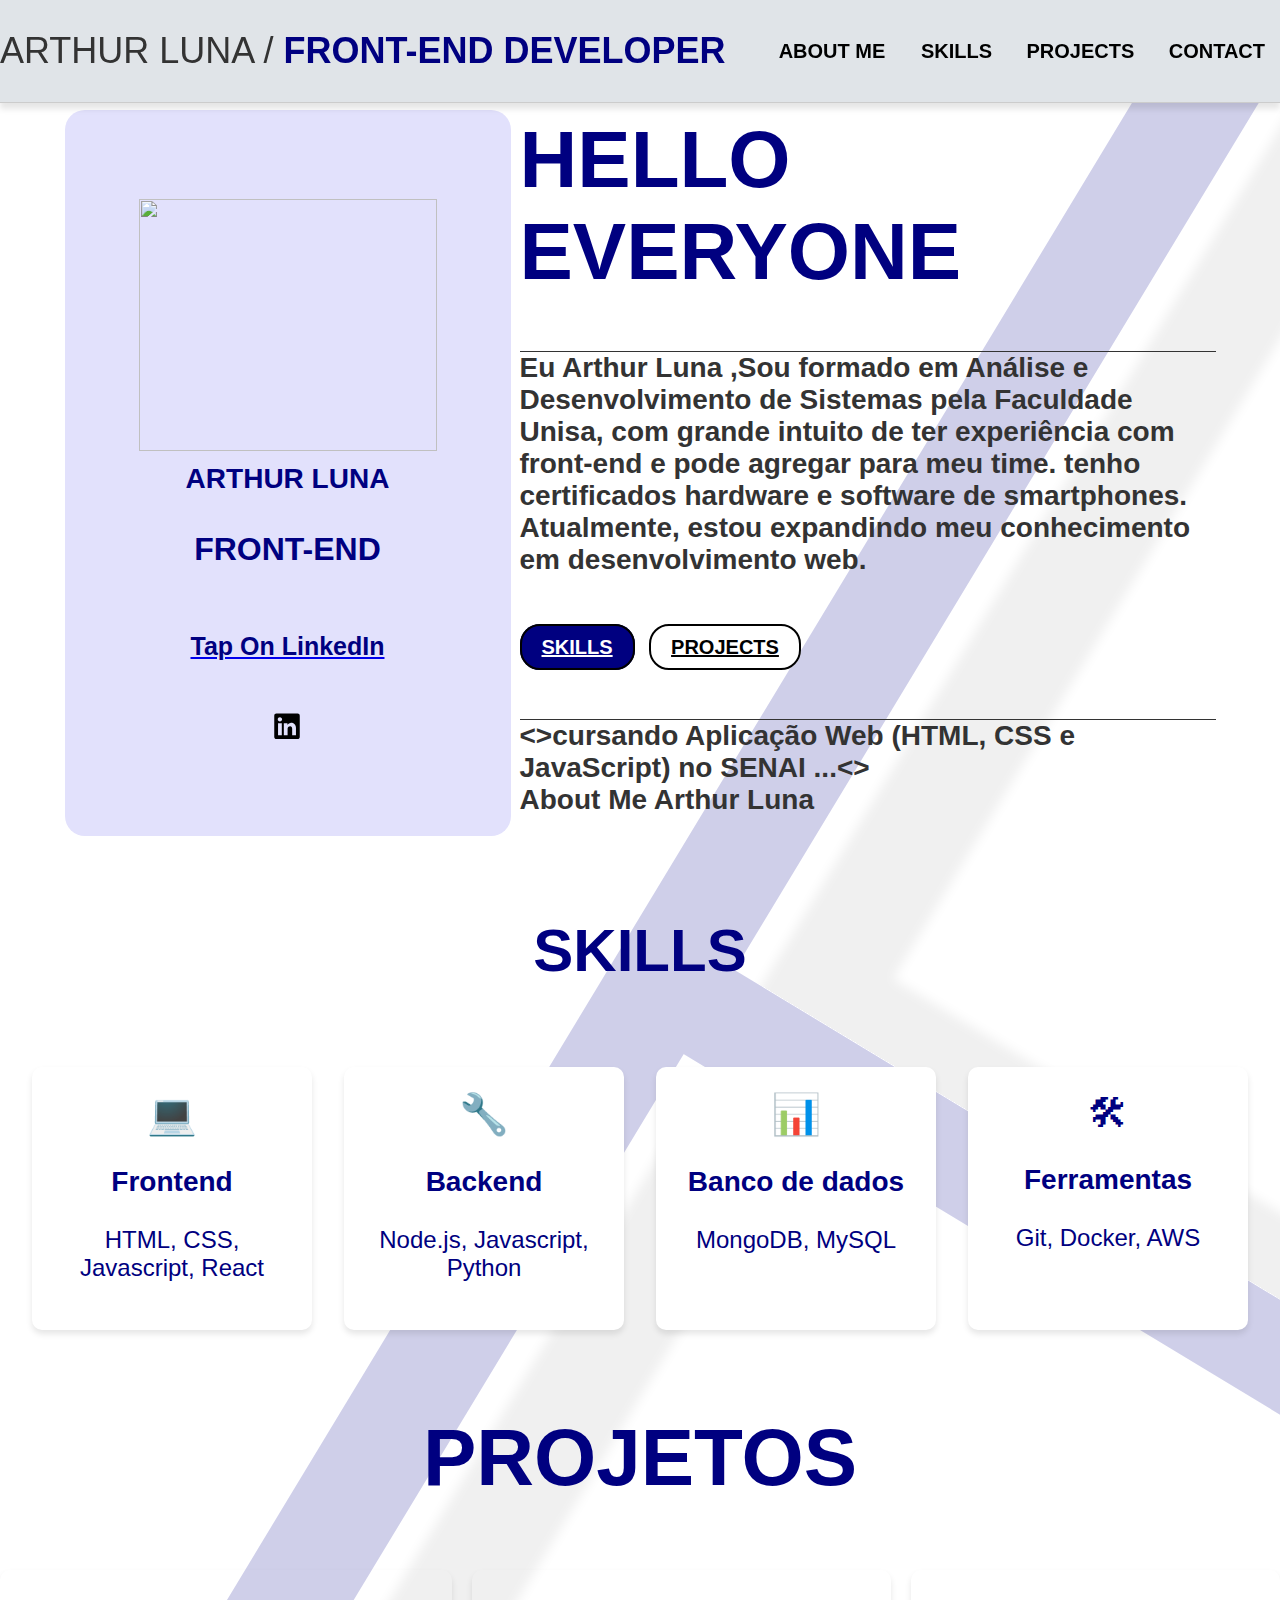
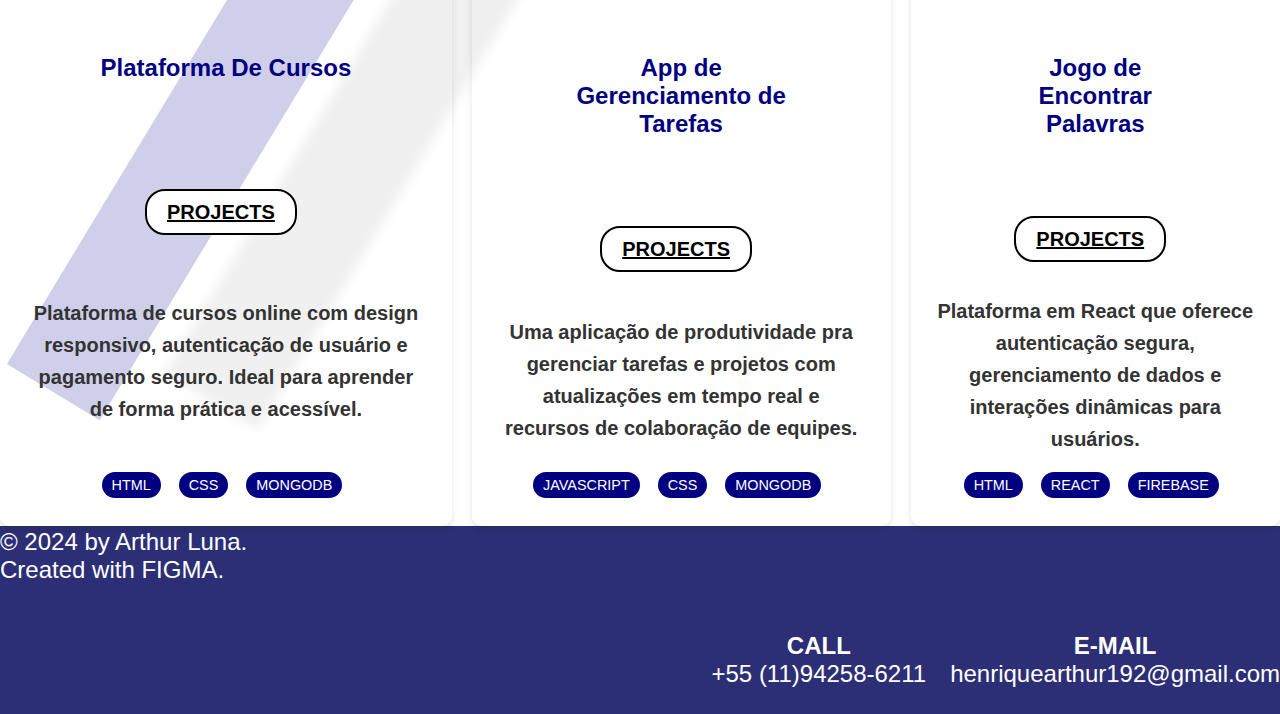
==== src/components/index.html @ d9836fbe "Renomear portfolio.html para index.html" ====
<!DOCTYPE html>
<html lang="en">
    
<head>
    <meta charset="UTF-8">
    <meta name="viewport" content="width=device-width, initial-scale=1.0">
    <link rel="stylesheet" href="portfolio.css">
    <link rel="stylesheet" href="../../style/global.css">
   
    <title>Portfolio Arthur </title>
</head>

<body>
    <header>
        <header class="text">
            <h1>ARTHUR LUNA / <a href="#">FRONT-END DEVELOPER</a></h1>
            <nav class="nav-links">
                <a href="#about"> <strong>ABOUT ME</strong>  </a> 
                <a href="#skills">SKILLS</a>
                <a href="#projeto">PROJECTS</a>
                <a href="#contact">CONTACT</a>
            </nav>
        </header>
    </header>
    

    <main>
        <section class="profile-section">
            <img src="https://icons.iconarchive.com/icons/iconarchive/incognito-animals/128/Lion-Avatar-icon.png" width="298" height="252">

            <h2>ARTHUR LUNA</h2>
            <h3>FRONT-END</h3>
            <div class="social-links">
                <a href="https://www.linkedin.com/in/arthur-henrique-699541178/"><h4>Tap On LinkedIn</h4> <img src="../../src/assets/image/LinkedIn.svg" alt="LinkedIn"></a>
               
            </div>
        </section>

        <section id="about" class="intro-box">
           
            <h1>HELLO <br> EVERYONE</h1>
            
            <p><strong>Eu Arthur Luna ,Sou formado em Análise e Desenvolvimento de Sistemas pela Faculdade Unisa, com grande intuito de ter experiência com front-end e pode agregar para meu time. tenho certificados
                hardware e software de smartphones. Atualmente, estou expandindo meu conhecimento em desenvolvimento
                web. 

                </strong></p>
                
            <div class="buttons">
                <a href="#skills" class="resume-btn">SKILLS</a>
                <a href="#projeto" class="projects-btn">PROJECTS <style></style> </a>
                
                
                
            </div>
            <p class="about-text"> <strong> <>cursando Aplicação Web (HTML, CSS e JavaScript) no SENAI ...<> <br>About Me Arthur Luna </strong> </p>
        </section>
    </main>
    <section id="skills" class="container fade-in">
        <h2> SKILLS  </h2>
        <div class="skills-grid">
            <div class="skill-item">
                <div class="skill-icon">&#128187;</div>
                <h3> Frontend </h3>
                <p> HTML, CSS, Javascript, React </p>
            </div>
            <div class="skill-item">
                <div class="skill-icon">&#128295;</div>
                <h3> Backend </h3>
                <p> Node.js, Javascript, Python </p>
            </div>
            <div class="skill-item">
                <div class="skill-icon">&#128202;</div>
                <h3> Banco de dados </h3>
                <p> MongoDB, MySQL </p>
            </div>
            <div class="skill-item">
                <div class="skill-icon">&#128736;</div>
                <h3> Ferramentas </h3>
                <p> Git, Docker, AWS </p>
            </div>
        </div>
    </section>

    <section id="projeto" class="projetos">
        <h2>PROJETOS </h2>
        <div class="projetos-grid">
            <div class="projeto-card"> 
                <h3 class="titulo-projetos"> Plataforma De Cursos </h3>
                <div class="buttonss">
                    <a href="https://github.com/arthurlunaa/plataforma-de-cursos" class="projects-btns">PROJECTS <style></style> </a>
                </div>
                <p> <strong>Plataforma de cursos online com design responsivo, autenticação de usuário e pagamento seguro. Ideal para aprender de forma prática e acessível.</strong> </p>
                <div class="projeto-tags">
                    <span> HTML </span>
                    <span> CSS </span>
                    <span> MONGODB </span>
                </div>
            </div>
            <div class="projeto-card">
                <h3 class="titulo-projetos"> App de Gerenciamento de Tarefas </h3>
                <div class="buttonss">
                    <a href="https://github.com/arthurlunaa/integrativeProject_Containerized_systems" class="projects-btns">PROJECTS <style></style> </a>
                </div>
                <p> <strong>Uma aplicação de produtividade pra gerenciar tarefas e projetos com atualizações em tempo real e recursos de colaboração de equipes.</strong> </p>
                <div  class="projeto-tags">
                    <span> JAVASCRIPT </span>
                    <span> CSS </span>
                    <span> MONGODB </span>

                </div>

            </div>
            <div class="projeto-card">
                <h3 class="titulo-projetos"> Jogo de Encontrar Palavras  </h3>
                <div class="buttonss">
                    <a href="https://github.com/arthurlunaa/secrete-word" class="projects-btns">PROJECTS <style></style> </a>
                </div>
                <p> <strong>Plataforma em React que oferece autenticação segura, gerenciamento de dados e interações dinâmicas para usuários.  </strong></p>
                <div class="projeto-tags">
                    <span> HTML </span>
                    <span> REACT </span>
                    <span> FIREBASE </span>
                </div>
            </div>
        </div>
    </div>

    <footer>
        <div class="bottom">
            <p>© 2024 by Arthur Luna. <br> Created with FIGMA.</p> 
        </div>
        <section id="contact" class="contact-info">
            <p><strong>CALL</strong><br> +55 (11)94258-6211</p>
            <p><strong>E-MAIL</strong><br> henriquearthur192@gmail.com</p>
        </div>
        
    </footer>
</body>

</html>
---- src/components/portfolio.css ----
body {
  background-color: white;
  color: #333;
  margin: 0;
  padding: 0;
  font-family: Arial, sans-serif;
  background-image: url('../assets/image/H.svg');
  background-size: contain;
  background-position: right;
  background-repeat: no-repeat;
  margin: 0;
}
header {
  display: flex;
  justify-content: space-between;
  align-items: center;
  padding: 0.5rem 0;
  background-color: #f0f4f8;
  border-bottom: 1px solid #ccc;
  width: 100%;
  box-shadow: 0 6px 6px rgba(0, 0, 0, 0.1);
  position: fixed;
  top: 0;
  z-index: 1000;
}
header:hover{
  background-color: #e0e4e8;
}
header h1 {
  font-size: 30px;
  font-weight: normal;
  line-height: 38px;
}
header a {
  color: #000080;
  text-decoration: none;
  font-weight: bold;
}
.nav-links a {
  margin: 0 15px;
  color: black;
  transition: all 0.3s ease;
  text-decoration: none;
  font-weight: bold;
  font-size: 20px;
}
.nav-links a:hover {
  color: #000080;
}
main {
  display: flex;
  justify-content: space-around;
  padding: 40px;
  max-width: 1200px;
  margin: 0 auto;
}
.profile-section {
  display: flex;
  flex-direction: column;
  justify-content: center;
  align-items: center;
  background-color: #E2E1FC;
  padding: 20px;
  border-radius: 20px;
  width: 35%;
  margin-top: 50px;
  text-align: center;
}
.avatar-box img {
  width: 150px;
  border-radius: 50%;
}
.avatar-box h2,
.avatar-box h3 {
  margin-top: 20px;
  color: #000080;
}
.profile-section h2 {
  margin-top: 10px;
  font-size: 28px;
  line-height: 35px;
  color: #000080;
}
.profile-section h3 {
  margin-top: 10px;
  font-size: 32px;
  line-height: 40px;
  color: #000080;
}
.profile-section h4 {
  font-size: 25px;
  line-height: 40px;
  color: #000;
  margin-top: 25px;
  color: #000080;
}
.intro-box {
  width: 60%;
}
.social-links img {
  width: 38px;
  height: 34px;
  margin-top: 10px;
}
.intro-box h1 {
  color: #000080;
  font-size: 60px;

}
.intro-box p {
  margin: 20px 0;
  font-size: 25px;
  line-height: 32px;
  border-top: 1px solid;
}
.buttons {
  margin: 60px 0;
}
.resume-btn,
.projects-btn {
  padding: 10px 20px;
  margin-right: 10px;
  border-radius: 20px;
  border: 2px solid #000;
  background-color: white;
  font-weight: bold;
  cursor: pointer;
  font-size: 20px;
  transition: all 0.3s ease;
}
.resume-btn {
  background-color: #000080;
  color: white;
}
.projects-btn {
  color: #000;
}
.resume-btn:hover,
.projects-btn:hover {
  background-color: #ccc;
}
.skills-grid {
  display: grid;
  grid-template-columns: repeat(auto-fit, minmax(150px, 1fr));
  gap: 2rem;
  padding: 2rem;
}
.container h2 {
  font-size: 60px;
  text-align: center;
  color: #000080;
  margin-top: 20px;
}
.skill-item {
  color: #000080;
  background-color: #ffffff;
  padding: 1.5rem;
  border-radius: 10px;
  text-align: center;
  box-shadow: 0 4px 6px rgba(0, 0, 0, 0.1);
  transition: all 0.3s ease;
}
.skill-item:hover {
  transform: translateY(-5px);
}

.skill-icon {
  font-size: 2.5rem;
  margin-bottom: 1rem;
}
.skill-item h3{
  font-size: 24px;
}
.skill-item p{
  font-size: 20px;
}
.projetos-grid {
  display: flex;
  grid-template-columns: repeat(auto-fit, minmax(300px, 1fr));
  gap: 20px;
}
.projeto-card {
  padding: 20px;
  text-align: center;
  display: flex;
  flex-direction: column;
  justify-content: space-between;
  border-radius: 10px;
  box-shadow: 0 4px 6px rgba(0, 0, 0, 0.1);
  transition: all 0.3s ease;
  
}
.projeto-card:hover {
  transform: translateY(-5px);
}
.projeto-tags {
  display: flex;
  justify-content: center;
  gap: 10px;
}
.projeto-tags span {
  background-color: #000080;
  color: white;
  padding: 5px 10px;
  border-radius: 20px;
  font-size: 0.9em;
  margin-right: 0.5rem;
  margin-bottom: 0.5rem;
}
.projetos h2 {
  font-size: 60px;
  text-align: center;
  color: #000080;
  margin-top: 50px;
}
h3.titulo-projetos {
  color: #000080;
  font-size: 24px;
  align-items: center; 
  margin: 0px;
  padding: 4rem;
  margin-bottom: 10px;
  text-align: center;
  margin-bottom: 10px;
  
}
.projeto-card p {
  margin: 1px 0;
  font-size: 20px;
  line-height: 32px;
  margin-bottom: 10px;
  padding: 2%;
}
.buttonss {
  margin-bottom: 20px;
  text-align: center;
  padding: 1rem 0;
  text-align: center;
}
.projects-btns {
  padding: 10px 20px;
  margin-right: 10px;
  border-radius: 20px;
  border: 2px solid #000;
  background-color: white;
  font-weight: bold;
  cursor: pointer;
  font-size: 20px;
  transition: all 0.3s ease;
}
.projects-btns {
  background-color: white;
  color: black;
  
}
.projects-btns:hover {
  background-color: #ccc;
}
footer {
  background-color: #2c2f75;
  color: white;
  padding: 0.1rem 0;
  flex-direction: row;
}
.bottom p {
  text-align: left;
  margin-top: 1px;
  font-size: 24px;
}
.contact-info {
  display: flex;
  justify-content: right;
  gap: 24px;
  font-size: 20px;
}
.contact-info p {
  font-size: 24px;
  text-align: center;
}

@media (min-width: 1200px) {
  main {
    padding: 60px;
  }

  header h1 {
    font-size: 36px;
  }

  .intro-box h1 {
    font-size: 80px;
  }

  .intro-box p {
    font-size: 28px;
  }

  .skill-item h3 {
    font-size: 28px;
  }

  .skill-item p {
    font-size: 24px;
  }

  .projetos h2 {
    font-size: 80px;
  }
}

@media (max-width: 1199px) and (min-width: 768px) {
  main {
    flex-direction: column;
    align-items: center;
    padding: 30px;
  }

  header h1 {
    font-size: 30px;
  }

  .intro-box h1 {
    font-size: 60px;
  }

  .intro-box p {
    font-size: 24px;
  }

  .profile-section {
    width: 45%;
  }

  .skill-item h3 {
    font-size: 24px;
  }

  .skill-item p {
    font-size: 20px;
  }

  .projetos h2 {
    font-size: 60px;
  }
}


@media (max-width: 768px) and (min-width: 481px) {
  header h1 {
    font-size: 24px;
  }

  .intro-box {
    padding: 20px;
  }
  .intro-box h1 {
    font-size: 50px;
  }

  .intro-box p {
    font-size: 22px;
  }

  .profile-section {
    width: 70%;
  }

  .skill-item h3 {
    font-size: 20px;
  }

  .skill-item p {
    font-size: 18px;
  }

  .projetos h2 {
    font-size: 50px;
  }

  .buttons {
    margin: 40px 0;
  }
}

@media (max-width: 480px) and (min-width: 321px) {
  main {
    flex-direction: column;
    padding: 20px;
  }
  header{
    display: contents;
    padding: 0.5rem 0;
    background-color: #f0f4f8;
    border-bottom: 1px solid #ccc;
    width: 100%;
    box-shadow: 0 6px 6px rgba(0, 0, 0, 0.1);
    position: fixed;
    top: 0;
    z-index: 1000;
  }

  header h1 {
    font-size: 20px;
  }
  .intro-box{
    width: 60%;
    display: contents;
  }
  .intro-box h1 {
    font-size: 40px;
  }

  .intro-box p {
    font-size: 20px;
  }

  .profile-section {
    width: 80%;
    margin-top: 30px;
  }

  .skills-grid {
    grid-template-columns: 1fr;
  }

  .skill-item h3 {
    font-size: 18px;
  }

  .skill-item p {
    font-size: 16px;
  }

  .projetos h2 {
    font-size: 40px;
  }
.projetos-grid{
  display: grid;
}
  .resume-btn,
  .projects-btn {
    font-size: 18px;
  }
}

@media (max-width: 320px) {
  header h1 {
    font-size: 18px;
  }

  .intro-box h1 {
    font-size: 30px;
  }

  .intro-box p {
    font-size: 18px;
  }

  .profile-section {
    width: 90%;
    margin-top: 20px;
  }

  .skills-grid {
    grid-template-columns: 1fr;
  }

  .skill-item h3 {
    font-size: 16px;
  }

  .skill-item p {
    font-size: 14px;
  }

  .projetos h2 {
    font-size: 30px;
  }

  .resume-btn,
  .projects-btn {
    font-size: 16px;
  }
}
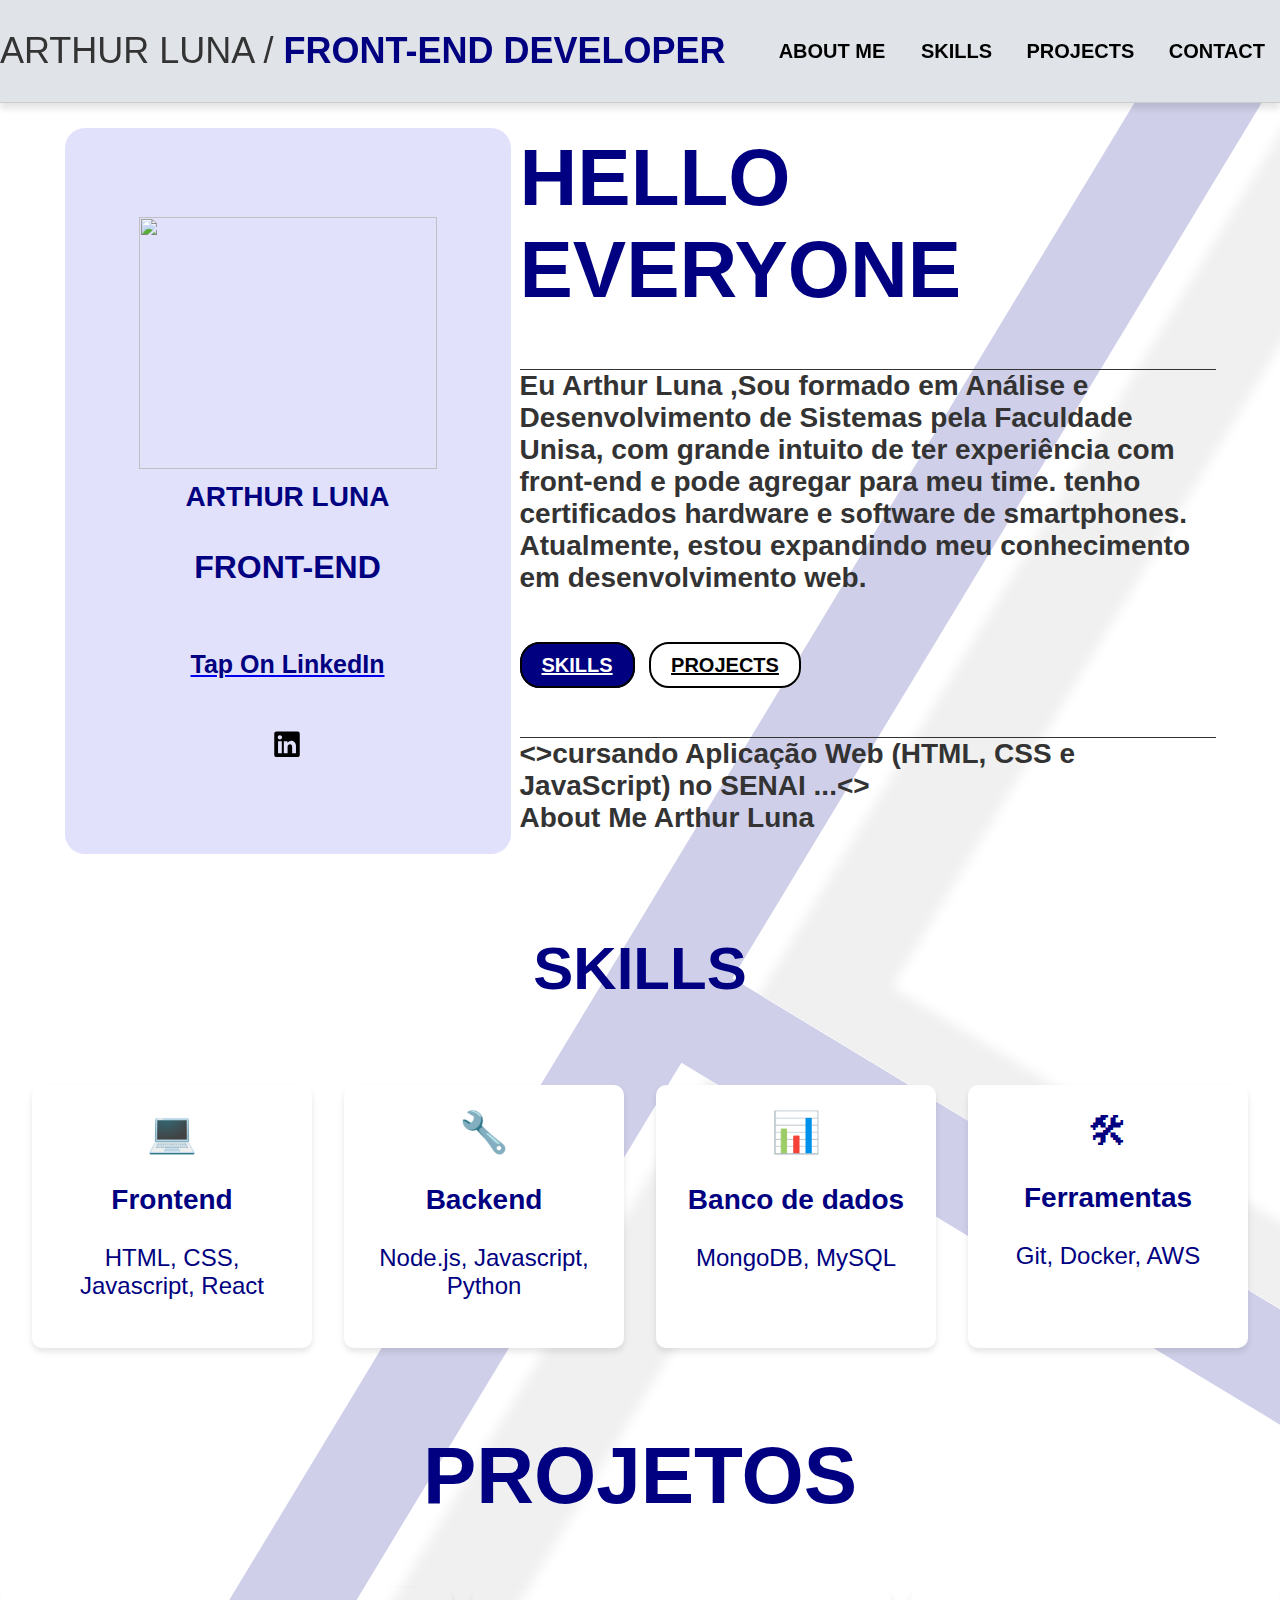
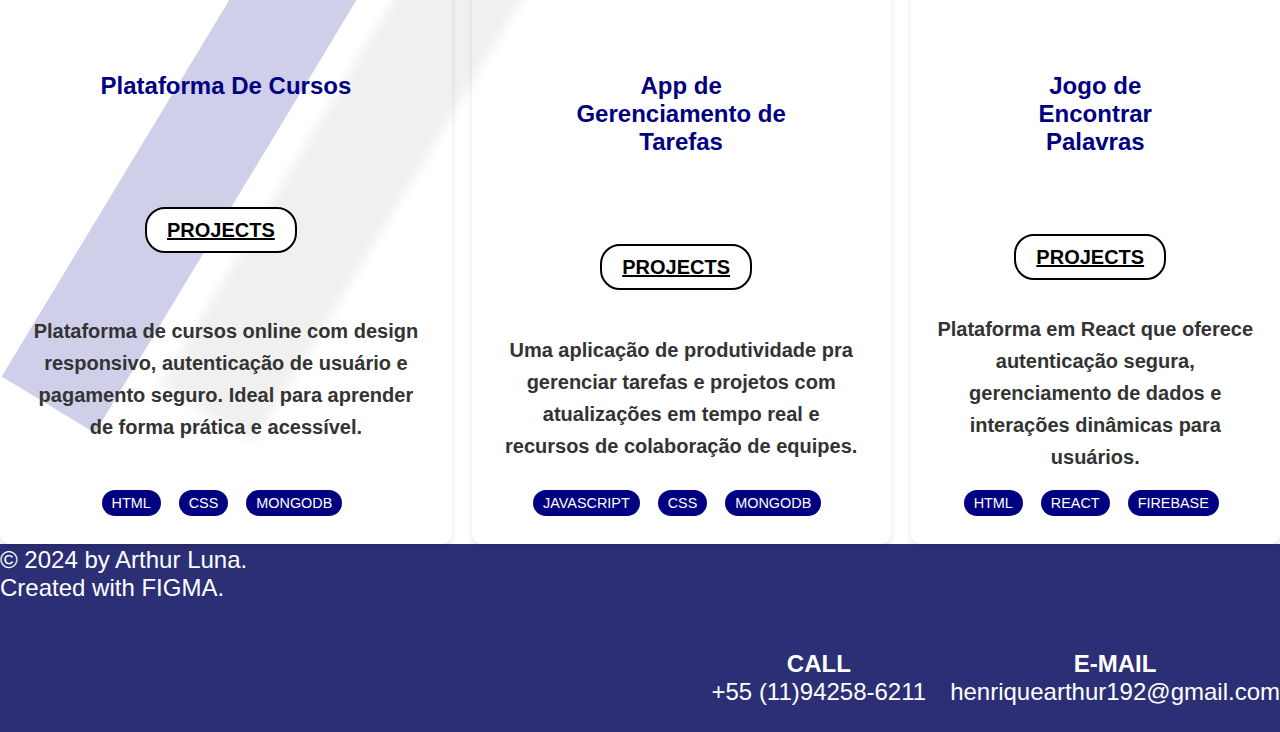
==== commit 134350d2: "Renomear styles globais para styles.html" ====
--- a/src/components/index.html
+++ b/src/components/index.html
@@ -4,8 +4,9 @@
 <head>
     <meta charset="UTF-8">
     <meta name="viewport" content="width=device-width, initial-scale=1.0">
-    <link rel="stylesheet" href="portfolio.css">
-    <link rel="stylesheet" href="../../style/global.css">
+    <link rel="stylesheet" href="styles.css">
+    <link rel="stylesheet" href="global.css">
+    <
    
     <title>Portfolio Arthur </title>
 </head>
--- a/src/components/styles.css
+++ b/src/components/styles.css
@@ -0,0 +1,484 @@
+body {
+  background-color: white;
+  color: #333;
+  margin: 0;
+  padding: 0;
+  font-family: Arial, sans-serif;
+  background-image: url('../assets/image/H.svg');
+  background-size: contain;
+  background-position: right;
+  background-repeat: no-repeat;
+  margin: 0;
+}
+header {
+  display: flex;
+  justify-content: space-between;
+  align-items: center;
+  padding: 0.5rem 0;
+  background-color: #f0f4f8;
+  border-bottom: 1px solid #ccc;
+  width: 100%;
+  box-shadow: 0 6px 6px rgba(0, 0, 0, 0.1);
+  position: fixed;
+  top: 0;
+  z-index: 1000;
+}
+header:hover{
+  background-color: #e0e4e8;
+}
+header h1 {
+  font-size: 30px;
+  font-weight: normal;
+  line-height: 38px;
+}
+header a {
+  color: #000080;
+  text-decoration: none;
+  font-weight: bold;
+}
+.nav-links a {
+  margin: 0 15px;
+  color: black;
+  transition: all 0.3s ease;
+  text-decoration: none;
+  font-weight: bold;
+  font-size: 20px;
+}
+.nav-links a:hover {
+  color: #000080;
+}
+main {
+  display: flex;
+  justify-content: space-around;
+  padding: 40px;
+  max-width: 1200px;
+  margin: 0 auto;
+}
+.profile-section {
+  display: flex;
+  flex-direction: column;
+  justify-content: center;
+  align-items: center;
+  background-color: #E2E1FC;
+  padding: 20px;
+  border-radius: 20px;
+  width: 35%;
+  margin-top: 50px;
+  text-align: center;
+}
+.avatar-box img {
+  width: 150px;
+  border-radius: 50%;
+}
+.avatar-box h2,
+.avatar-box h3 {
+  margin-top: 20px;
+  color: #000080;
+}
+.profile-section h2 {
+  margin-top: 10px;
+  font-size: 28px;
+  line-height: 35px;
+  color: #000080;
+}
+.profile-section h3 {
+  margin-top: 10px;
+  font-size: 32px;
+  line-height: 40px;
+  color: #000080;
+}
+.profile-section h4 {
+  font-size: 25px;
+  line-height: 40px;
+  color: #000;
+  margin-top: 25px;
+  color: #000080;
+}
+.intro-box {
+  width: 60%;
+}
+.social-links img {
+  width: 38px;
+  height: 34px;
+  margin-top: 10px;
+}
+.intro-box h1 {
+  color: #000080;
+  font-size: 60px;
+
+}
+.intro-box p {
+  margin: 20px 0;
+  font-size: 25px;
+  line-height: 32px;
+  border-top: 1px solid;
+}
+.buttons {
+  margin: 60px 0;
+}
+.resume-btn,
+.projects-btn {
+  padding: 10px 20px;
+  margin-right: 10px;
+  border-radius: 20px;
+  border: 2px solid #000;
+  background-color: white;
+  font-weight: bold;
+  cursor: pointer;
+  font-size: 20px;
+  transition: all 0.3s ease;
+}
+.resume-btn {
+  background-color: #000080;
+  color: white;
+}
+.projects-btn {
+  color: #000;
+}
+.resume-btn:hover,
+.projects-btn:hover {
+  background-color: #ccc;
+}
+.skills-grid {
+  display: grid;
+  grid-template-columns: repeat(auto-fit, minmax(150px, 1fr));
+  gap: 2rem;
+  padding: 2rem;
+}
+.container h2 {
+  font-size: 60px;
+  text-align: center;
+  color: #000080;
+  margin-top: 20px;
+}
+.skill-item {
+  color: #000080;
+  background-color: #ffffff;
+  padding: 1.5rem;
+  border-radius: 10px;
+  text-align: center;
+  box-shadow: 0 4px 6px rgba(0, 0, 0, 0.1);
+  transition: all 0.3s ease;
+}
+.skill-item:hover {
+  transform: translateY(-5px);
+}
+
+.skill-icon {
+  font-size: 2.5rem;
+  margin-bottom: 1rem;
+}
+.skill-item h3{
+  font-size: 24px;
+}
+.skill-item p{
+  font-size: 20px;
+}
+.projetos-grid {
+  display: flex;
+  grid-template-columns: repeat(auto-fit, minmax(300px, 1fr));
+  gap: 20px;
+}
+.projeto-card {
+  padding: 20px;
+  text-align: center;
+  display: flex;
+  flex-direction: column;
+  justify-content: space-between;
+  border-radius: 10px;
+  box-shadow: 0 4px 6px rgba(0, 0, 0, 0.1);
+  transition: all 0.3s ease;
+  
+}
+.projeto-card:hover {
+  transform: translateY(-5px);
+}
+.projeto-tags {
+  display: flex;
+  justify-content: center;
+  gap: 10px;
+}
+.projeto-tags span {
+  background-color: #000080;
+  color: white;
+  padding: 5px 10px;
+  border-radius: 20px;
+  font-size: 0.9em;
+  margin-right: 0.5rem;
+  margin-bottom: 0.5rem;
+}
+.projetos h2 {
+  font-size: 60px;
+  text-align: center;
+  color: #000080;
+  margin-top: 50px;
+}
+h3.titulo-projetos {
+  color: #000080;
+  font-size: 24px;
+  align-items: center; 
+  margin: 0px;
+  padding: 4rem;
+  margin-bottom: 10px;
+  text-align: center;
+  margin-bottom: 10px;
+  
+}
+.projeto-card p {
+  margin: 1px 0;
+  font-size: 20px;
+  line-height: 32px;
+  margin-bottom: 10px;
+  padding: 2%;
+}
+.buttonss {
+  margin-bottom: 20px;
+  text-align: center;
+  padding: 1rem 0;
+  text-align: center;
+}
+.projects-btns {
+  padding: 10px 20px;
+  margin-right: 10px;
+  border-radius: 20px;
+  border: 2px solid #000;
+  background-color: white;
+  font-weight: bold;
+  cursor: pointer;
+  font-size: 20px;
+  transition: all 0.3s ease;
+}
+.projects-btns {
+  background-color: white;
+  color: black;
+  
+}
+.projects-btns:hover {
+  background-color: #ccc;
+}
+footer {
+  background-color: #2c2f75;
+  color: white;
+  padding: 0.1rem 0;
+  flex-direction: row;
+}
+.bottom p {
+  text-align: left;
+  margin-top: 1px;
+  font-size: 24px;
+}
+.contact-info {
+  display: flex;
+  justify-content: right;
+  gap: 24px;
+  font-size: 20px;
+}
+.contact-info p {
+  font-size: 24px;
+  text-align: center;
+}
+
+@media (min-width: 1200px) {
+  main {
+    padding: 60px;
+  }
+
+  header h1 {
+    font-size: 36px;
+  }
+
+  .intro-box h1 {
+    font-size: 80px;
+  }
+
+  .intro-box p {
+    font-size: 28px;
+  }
+
+  .skill-item h3 {
+    font-size: 28px;
+  }
+
+  .skill-item p {
+    font-size: 24px;
+  }
+
+  .projetos h2 {
+    font-size: 80px;
+  }
+}
+
+@media (max-width: 1199px) and (min-width: 768px) {
+  main {
+    flex-direction: column;
+    align-items: center;
+    padding: 30px;
+  }
+
+  header h1 {
+    font-size: 30px;
+  }
+
+  .intro-box h1 {
+    font-size: 60px;
+  }
+
+  .intro-box p {
+    font-size: 24px;
+  }
+
+  .profile-section {
+    width: 45%;
+  }
+
+  .skill-item h3 {
+    font-size: 24px;
+  }
+
+  .skill-item p {
+    font-size: 20px;
+  }
+
+  .projetos h2 {
+    font-size: 60px;
+  }
+}
+
+
+@media (max-width: 768px) and (min-width: 481px) {
+  header h1 {
+    font-size: 24px;
+  }
+
+  .intro-box {
+    padding: 20px;
+  }
+  .intro-box h1 {
+    font-size: 50px;
+  }
+
+  .intro-box p {
+    font-size: 22px;
+  }
+
+  .profile-section {
+    width: 70%;
+  }
+
+  .skill-item h3 {
+    font-size: 20px;
+  }
+
+  .skill-item p {
+    font-size: 18px;
+  }
+
+  .projetos h2 {
+    font-size: 50px;
+  }
+
+  .buttons {
+    margin: 40px 0;
+  }
+}
+
+@media (max-width: 480px) and (min-width: 321px) {
+  main {
+    flex-direction: column;
+    padding: 20px;
+  }
+  header{
+    display: contents;
+    padding: 0.5rem 0;
+    background-color: #f0f4f8;
+    border-bottom: 1px solid #ccc;
+    width: 100%;
+    box-shadow: 0 6px 6px rgba(0, 0, 0, 0.1);
+    position: fixed;
+    top: 0;
+    z-index: 1000;
+  }
+
+  header h1 {
+    font-size: 20px;
+  }
+  .intro-box{
+    width: 60%;
+    display: contents;
+  }
+  .intro-box h1 {
+    font-size: 40px;
+  }
+
+  .intro-box p {
+    font-size: 20px;
+  }
+
+  .profile-section {
+    width: 80%;
+    margin-top: 30px;
+  }
+
+  .skills-grid {
+    grid-template-columns: 1fr;
+  }
+
+  .skill-item h3 {
+    font-size: 18px;
+  }
+
+  .skill-item p {
+    font-size: 16px;
+  }
+
+  .projetos h2 {
+    font-size: 40px;
+  }
+.projetos-grid{
+  display: grid;
+}
+  .resume-btn,
+  .projects-btn {
+    font-size: 18px;
+  }
+}
+
+@media (max-width: 320px) {
+  header h1 {
+    font-size: 18px;
+  }
+
+  .intro-box h1 {
+    font-size: 30px;
+  }
+
+  .intro-box p {
+    font-size: 18px;
+  }
+
+  .profile-section {
+    width: 90%;
+    margin-top: 20px;
+  }
+
+  .skills-grid {
+    grid-template-columns: 1fr;
+  }
+
+  .skill-item h3 {
+    font-size: 16px;
+  }
+
+  .skill-item p {
+    font-size: 14px;
+  }
+
+  .projetos h2 {
+    font-size: 30px;
+  }
+
+  .resume-btn,
+  .projects-btn {
+    font-size: 16px;
+  }
+}